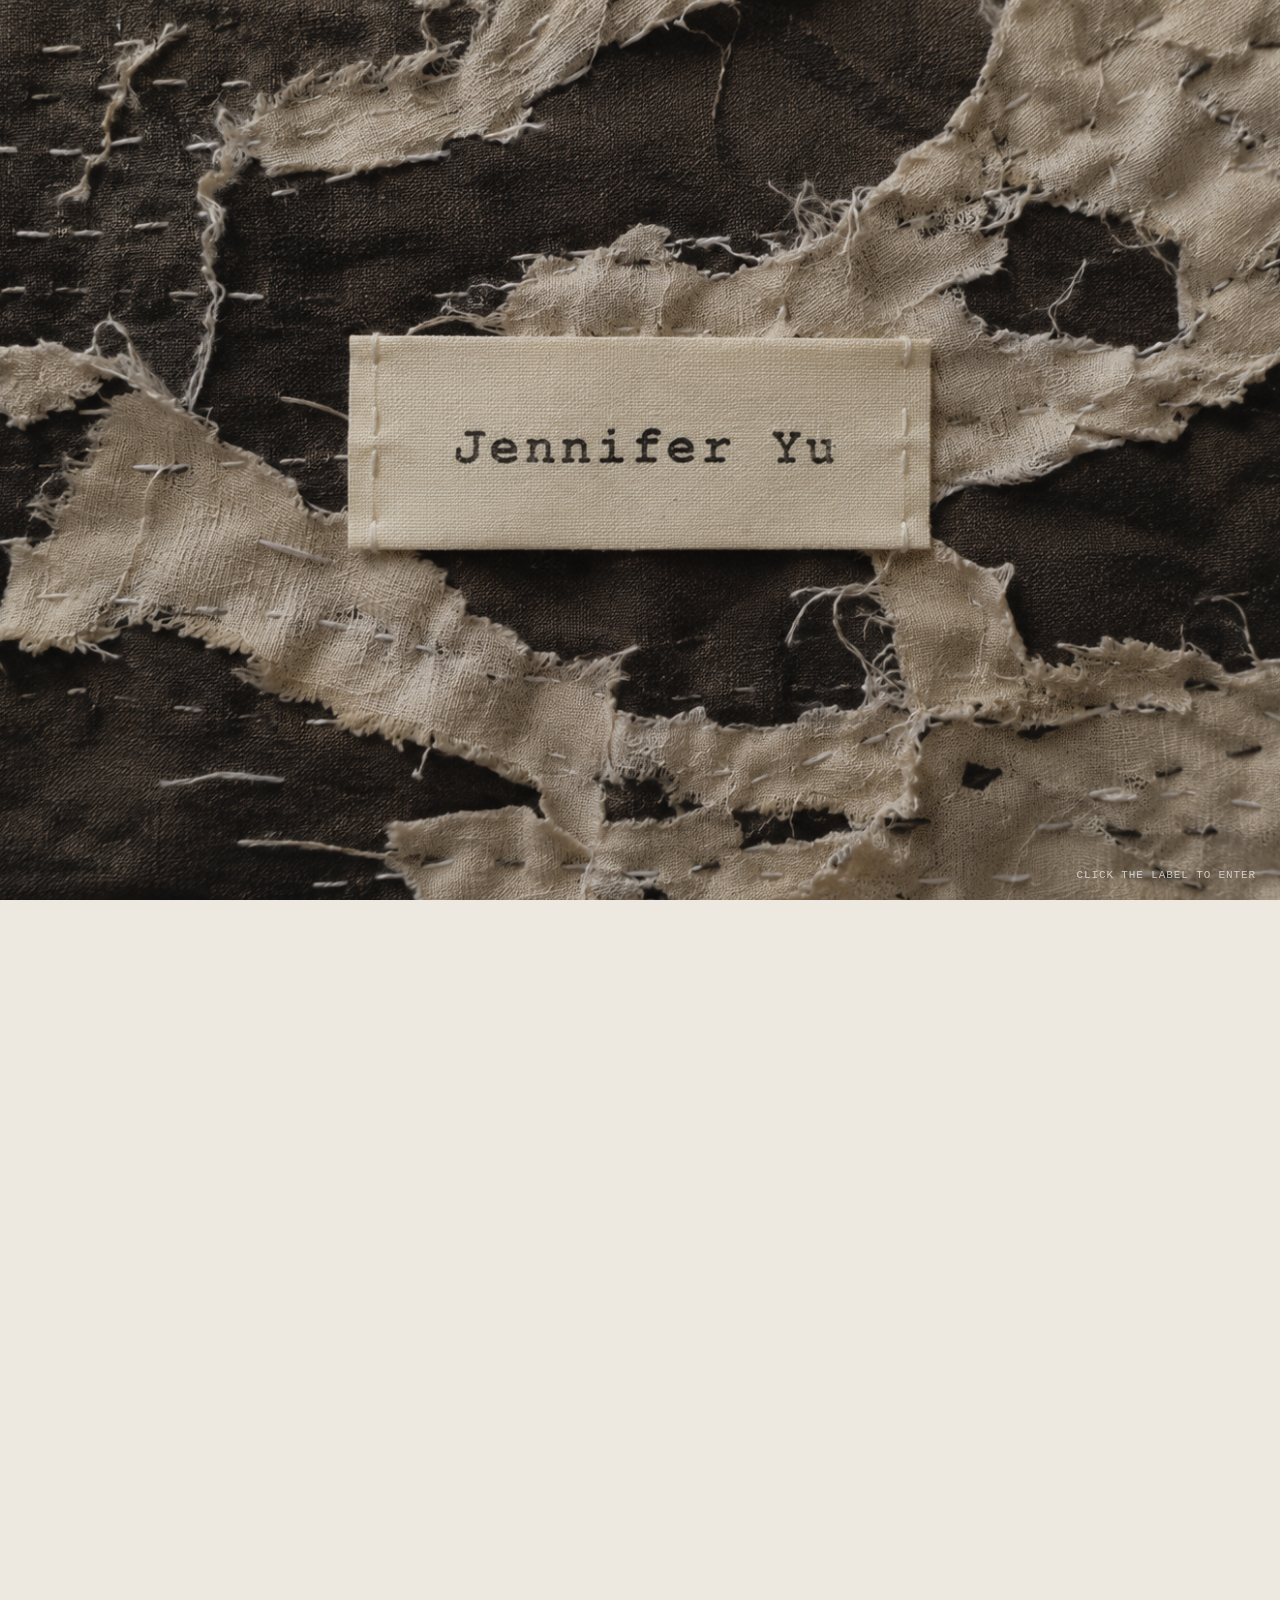
==== index.html @ ca5a20f0 "Add files via upload" ====
<!doctype html>
<html lang="en">
  <head>
    <meta charset="UTF-8" />
    <meta name="viewport" content="width=device-width, initial-scale=1.0" />
    <meta
      name="description"
      content="Jennifer Yu — Fashion Design and Material Practice"
    />
    <title>Jennifer Yu</title>
    <link rel="stylesheet" href="style.css" />
  </head>
  <body class="locked">
    <main>
      <section class="cover" id="cover">
        <div class="cover-image" aria-hidden="true"></div>
        <button
          class="label-button"
          id="enter-button"
          type="button"
          aria-label="Enter Jennifer Yu's portfolio"
        >
          <span>Enter Jennifer Yu's portfolio</span>
        </button>
        <p class="cover-hint">Click the label to enter</p>
      </section>

      <div class="portfolio" id="portfolio">
        <header class="site-header">
          <button class="wordmark" id="home-button" type="button">Jennifer Yu</button>
          <nav aria-label="Primary navigation">
            <a href="#work">Work</a>
            <a href="#about">About</a>
            <a href="mailto:xintongyu0601@gmail.com">Contact</a>
          </nav>
        </header>

        <section class="intro" aria-labelledby="intro-title">
          <p class="eyebrow">Fashion Design · Material Practice</p>
          <h1 id="intro-title">Material, memory,<br />and transformation.</h1>
          <p class="intro-note">
            Jennifer Yu is a fashion designer based in New York, exploring how
            traces of time can become material and form.
          </p>
        </section>

        <section class="projects" id="work" aria-label="Selected projects">
          <div class="section-heading">
            <p>Selected Works</p>
            <p>2025—2026</p>
          </div>

          <article class="project">
            <p class="project-number">01</p>
            <div>
              <h2>DUST</h2>
              <p class="project-subtitle">Material Experiments &amp; Personal Narrative</p>
            </div>
            <p class="project-note">
              Rust, tea, time, and the memory of a factory in Nanjing.
            </p>
            <span class="project-arrow" aria-hidden="true">↗</span>
          </article>

          <article class="project">
            <p class="project-number">02</p>
            <div>
              <h2>STAIN</h2>
              <p class="project-subtitle">Coffee Natural Dyed</p>
            </div>
            <p class="project-note">
              Everyday traces developed into textile and garment.
            </p>
            <span class="project-arrow" aria-hidden="true">↗</span>
          </article>

          <article class="project">
            <p class="project-number">03</p>
            <div>
              <h2>SHIBUKAKI</h2>
              <p class="project-subtitle">Persimmon Tannin Dyeing</p>
            </div>
            <p class="project-note">
              A study of oxidation, repetition, and changing surfaces.
            </p>
            <span class="project-arrow" aria-hidden="true">↗</span>
          </article>
        </section>

        <section class="about" id="about" aria-labelledby="about-title">
          <p class="eyebrow">About</p>
          <h2 id="about-title">
            A material-led fashion practice shaped by personal narrative,
            handwork, and experimentation.
          </h2>
          <p>Currently studying Fashion Design at Parsons School of Design in New York.</p>
        </section>

        <footer>
          <p>Jennifer Yu</p>
          <a href="mailto:xintongyu0601@gmail.com">xintongyu0601@gmail.com</a>
          <p>New York · 2026</p>
        </footer>
      </div>
    </main>
    <script src="script.js"></script>
  </body>
</html>
---- style.css ----
:root {
  --ink: #191713;
  --paper: #ede9e0;
  --line: rgba(25, 23, 19, 0.28);
}

* { box-sizing: border-box; }
html { scroll-behavior: smooth; }
body {
  margin: 0;
  background: var(--paper);
  color: var(--ink);
  font-family: Arial, Helvetica, sans-serif;
}
body.locked { overflow: hidden; }
button, a { color: inherit; }

.cover {
  position: fixed;
  inset: 0;
  z-index: 10;
  overflow: hidden;
  background: #211d18;
  transition: opacity 800ms cubic-bezier(.77,0,.18,1), visibility 800ms;
}
.cover.leaving { opacity: 0; visibility: hidden; pointer-events: none; }
.cover-image {
  position: absolute;
  inset: -1px;
  background: url("images/jennifer-yu-cover.png") center / cover no-repeat;
  transform: scale(1.01);
  transition: transform 1.6s cubic-bezier(.2,.7,0,1);
}
.cover:has(.label-button:hover) .cover-image,
.cover:has(.label-button:focus-visible) .cover-image { transform: scale(1.025); }
.label-button {
  position: absolute;
  left: 50%;
  top: 50%;
  width: clamp(280px, 36vw, 620px);
  height: clamp(120px, 20vw, 270px);
  transform: translate(-50%, -50%);
  cursor: pointer;
  border: 0;
  background: transparent;
}
.label-button span {
  position: absolute;
  width: 1px;
  height: 1px;
  overflow: hidden;
  clip: rect(0 0 0 0);
}
.label-button:focus-visible { outline: 1px solid #fff; outline-offset: 8px; }
.cover-hint {
  position: absolute;
  right: 24px;
  bottom: 19px;
  margin: 0;
  color: rgba(255,255,255,.68);
  font: 11px/1 "Courier New", monospace;
  letter-spacing: .08em;
  text-transform: uppercase;
}

.portfolio {
  min-height: 100vh;
  opacity: 0;
  transform: translateY(18px);
  pointer-events: none;
  transition: opacity 600ms 360ms ease, transform 800ms 300ms ease;
}
.portfolio.visible { opacity: 1; transform: none; pointer-events: auto; }
.site-header {
  position: sticky;
  top: 0;
  z-index: 5;
  display: flex;
  align-items: center;
  justify-content: space-between;
  min-height: 72px;
  padding: 0 3vw;
  border-bottom: 1px solid var(--line);
  background: rgba(237,233,224,.88);
  backdrop-filter: blur(12px);
}
.wordmark {
  padding: 0;
  border: 0;
  background: none;
  cursor: pointer;
  font: 18px/1 "Courier New", monospace;
}
nav { display: flex; gap: clamp(18px, 3vw, 48px); }
nav a, footer a { text-decoration: none; }
nav a {
  font-size: 12px;
  letter-spacing: .08em;
  text-transform: uppercase;
}
nav a:hover, footer a:hover { text-decoration: underline; text-underline-offset: 4px; }

.intro {
  display: grid;
  grid-template-columns: 1fr 4fr;
  min-height: calc(100vh - 72px);
  padding: 7vw 3vw 4vw;
  border-bottom: 1px solid var(--line);
}
.eyebrow {
  margin: 0;
  font: 11px/1.4 "Courier New", monospace;
  letter-spacing: .08em;
  text-transform: uppercase;
}
.intro h1 {
  grid-column: 2;
  align-self: center;
  margin: 0;
  font: 400 clamp(54px, 8.6vw, 150px)/.88 Georgia, "Times New Roman", serif;
  letter-spacing: -.055em;
}
.intro-note {
  grid-column: 2;
  align-self: end;
  max-width: 500px;
  margin: 3rem 0 0 auto;
  font-size: 15px;
  line-height: 1.55;
}
.projects { padding: 0 3vw; }
.section-heading {
  display: flex;
  justify-content: space-between;
  padding: 24px 0 54px;
  font: 11px/1 "Courier New", monospace;
  letter-spacing: .08em;
  text-transform: uppercase;
}
.section-heading p { margin: 0; }
.project {
  display: grid;
  grid-template-columns: 7vw minmax(320px, 1.8fr) 1fr 30px;
  align-items: start;
  gap: 2vw;
  padding: 34px 0 38px;
  border-top: 1px solid var(--line);
  transition: padding 250ms ease;
}
.project:last-child { border-bottom: 1px solid var(--line); }
.project:hover { padding-left: 10px; padding-right: 10px; }
.project-number, .project-subtitle, .project-note {
  margin: 0;
  font-size: 12px;
  line-height: 1.5;
}
.project h2 {
  margin: 0 0 10px;
  font: 400 clamp(38px, 5vw, 76px)/.9 Georgia, "Times New Roman", serif;
  letter-spacing: -.04em;
}
.project-subtitle {
  font-family: "Courier New", monospace;
  text-transform: uppercase;
}
.project-note { max-width: 280px; }
.project-arrow { font-size: 21px; }
.about {
  display: grid;
  grid-template-columns: 1fr 4fr;
  gap: 2vw;
  padding: 10vw 3vw;
}
.about h2 {
  grid-column: 2;
  max-width: 1100px;
  margin: 0;
  font: 400 clamp(38px, 5vw, 78px)/1 Georgia, "Times New Roman", serif;
  letter-spacing: -.04em;
}
.about > p:last-child {
  grid-column: 2;
  max-width: 430px;
  margin: 45px 0 0;
  line-height: 1.6;
}
footer {
  display: grid;
  grid-template-columns: 1fr 1fr auto;
  gap: 20px;
  padding: 24px 3vw;
  border-top: 1px solid var(--line);
  font: 12px/1.4 "Courier New", monospace;
}
footer p { margin: 0; }

@media (max-width: 700px) {
  .cover-image { background-size: auto 100%; }
  .cover-hint { right: 16px; bottom: 16px; }
  .site-header { min-height: 62px; padding: 0 18px; }
  nav { gap: 14px; }
  nav a { font-size: 10px; }
  .intro {
    grid-template-columns: 1fr;
    min-height: calc(100svh - 62px);
    padding: 36px 18px 28px;
  }
  .intro h1 {
    grid-column: 1;
    font-size: clamp(48px, 15vw, 78px);
    line-height: .92;
  }
  .intro-note { grid-column: 1; margin-top: 36px; }
  .projects { padding: 0 18px; }
  .project {
    grid-template-columns: 34px 1fr 22px;
    gap: 10px;
  }
  .project-note { grid-column: 2 / 4; }
  .project-arrow { grid-column: 3; grid-row: 1; }
  .about {
    grid-template-columns: 1fr;
    padding: 100px 18px;
  }
  .about h2, .about > p:last-child { grid-column: 1; }
  footer { grid-template-columns: 1fr; padding: 22px 18px; }
}

@media (prefers-reduced-motion: reduce) {
  *, *::before, *::after { scroll-behavior: auto !important; transition: none !important; }
}
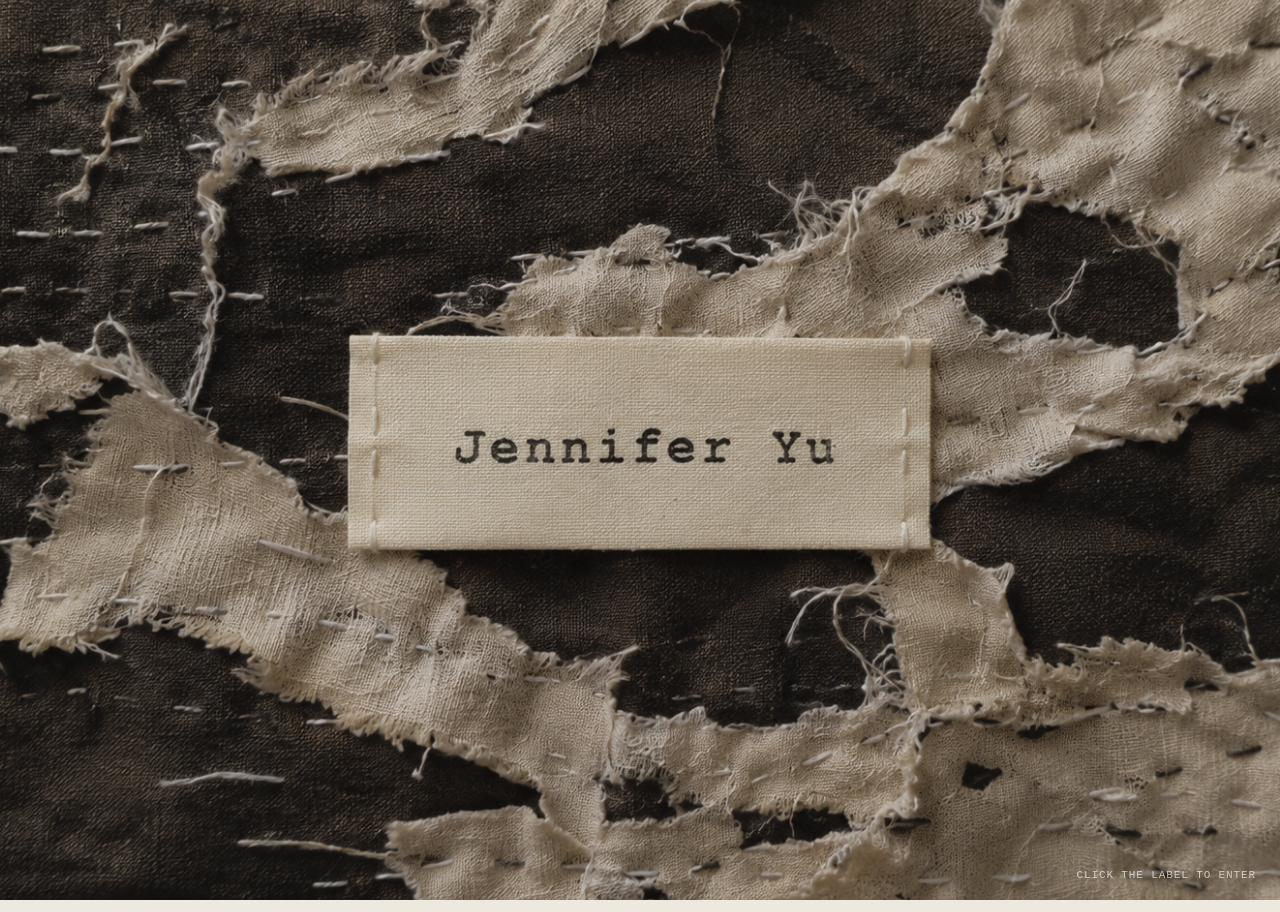
==== commit f65b9cb2: "Add files via upload" ====
--- a/index.html
+++ b/index.html
@@ -3,10 +3,7 @@
   <head>
     <meta charset="UTF-8" />
     <meta name="viewport" content="width=device-width, initial-scale=1.0" />
-    <meta
-      name="description"
-      content="Jennifer Yu — Fashion Design and Material Practice"
-    />
+    <meta name="description" content="Jennifer Yu — Fashion Design and Material Practice" />
     <title>Jennifer Yu</title>
     <link rel="stylesheet" href="style.css" />
   </head>
@@ -14,93 +11,31 @@
     <main>
       <section class="cover" id="cover">
         <div class="cover-image" aria-hidden="true"></div>
-        <button
-          class="label-button"
-          id="enter-button"
-          type="button"
-          aria-label="Enter Jennifer Yu's portfolio"
-        >
-          <span>Enter Jennifer Yu's portfolio</span>
+        <button class="label-button" id="enter-button" type="button" aria-label="Enter Jennifer Yu's portfolio">
+          <span class="visually-hidden">Enter portfolio</span>
         </button>
         <p class="cover-hint">Click the label to enter</p>
       </section>
 
       <div class="portfolio" id="portfolio">
         <header class="site-header">
-          <button class="wordmark" id="home-button" type="button">Jennifer Yu</button>
-          <nav aria-label="Primary navigation">
-            <a href="#work">Work</a>
-            <a href="#about">About</a>
-            <a href="mailto:xintongyu0601@gmail.com">Contact</a>
-          </nav>
+          <button class="wordmark" id="wordmark" type="button" aria-label="Return to the cover">
+            Jennifer Yu
+          </button>
         </header>
 
-        <section class="intro" aria-labelledby="intro-title">
-          <p class="eyebrow">Fashion Design · Material Practice</p>
-          <h1 id="intro-title">Material, memory,<br />and transformation.</h1>
-          <p class="intro-note">
-            Jennifer Yu is a fashion designer based in New York, exploring how
-            traces of time can become material and form.
-          </p>
+        <section class="menu-page" id="menu-page" aria-label="Portfolio navigation">
+          <nav class="main-menu">
+            <button class="menu-link" type="button" data-page="about">About</button>
+            <button class="menu-link" type="button" data-page="work">Work</button>
+            <button class="menu-link" type="button" data-page="contact">Contact</button>
+          </nav>
         </section>
 
-        <section class="projects" id="work" aria-label="Selected projects">
-          <div class="section-heading">
-            <p>Selected Works</p>
-            <p>2025—2026</p>
-          </div>
-
-          <article class="project">
-            <p class="project-number">01</p>
-            <div>
-              <h2>DUST</h2>
-              <p class="project-subtitle">Material Experiments &amp; Personal Narrative</p>
-            </div>
-            <p class="project-note">
-              Rust, tea, time, and the memory of a factory in Nanjing.
-            </p>
-            <span class="project-arrow" aria-hidden="true">↗</span>
-          </article>
-
-          <article class="project">
-            <p class="project-number">02</p>
-            <div>
-              <h2>STAIN</h2>
-              <p class="project-subtitle">Coffee Natural Dyed</p>
-            </div>
-            <p class="project-note">
-              Everyday traces developed into textile and garment.
-            </p>
-            <span class="project-arrow" aria-hidden="true">↗</span>
-          </article>
-
-          <article class="project">
-            <p class="project-number">03</p>
-            <div>
-              <h2>SHIBUKAKI</h2>
-              <p class="project-subtitle">Persimmon Tannin Dyeing</p>
-            </div>
-            <p class="project-note">
-              A study of oxidation, repetition, and changing surfaces.
-            </p>
-            <span class="project-arrow" aria-hidden="true">↗</span>
-          </article>
+        <section class="inner-page" id="inner-page" aria-live="polite" hidden>
+          <p class="inner-title" id="inner-title"></p>
+          <p class="inner-note">This page will be designed next.</p>
         </section>
-
-        <section class="about" id="about" aria-labelledby="about-title">
-          <p class="eyebrow">About</p>
-          <h2 id="about-title">
-            A material-led fashion practice shaped by personal narrative,
-            handwork, and experimentation.
-          </h2>
-          <p>Currently studying Fashion Design at Parsons School of Design in New York.</p>
-        </section>
-
-        <footer>
-          <p>Jennifer Yu</p>
-          <a href="mailto:xintongyu0601@gmail.com">xintongyu0601@gmail.com</a>
-          <p>New York · 2026</p>
-        </footer>
       </div>
     </main>
     <script src="script.js"></script>
--- a/style.css
+++ b/style.css
@@ -1,19 +1,32 @@
 :root {
-  --ink: #191713;
-  --paper: #ede9e0;
-  --line: rgba(25, 23, 19, 0.28);
+  --linen: #ede9df;
+  --ink: #302d29;
+  --hover: #75483f;
 }
 
 * { box-sizing: border-box; }
 html { scroll-behavior: smooth; }
 body {
   margin: 0;
-  background: var(--paper);
+  background: var(--linen);
   color: var(--ink);
-  font-family: Arial, Helvetica, sans-serif;
+  font-family: "Courier New", Courier, monospace;
 }
 body.locked { overflow: hidden; }
-button, a { color: inherit; }
+button { color: inherit; font: inherit; }
+[hidden] { display: none !important; }
+
+.visually-hidden {
+  position: absolute;
+  width: 1px;
+  height: 1px;
+  padding: 0;
+  margin: -1px;
+  overflow: hidden;
+  clip: rect(0, 0, 0, 0);
+  white-space: nowrap;
+  border: 0;
+}
 
 .cover {
   position: fixed;
@@ -21,7 +34,7 @@
   z-index: 10;
   overflow: hidden;
   background: #211d18;
-  transition: opacity 800ms cubic-bezier(.77,0,.18,1), visibility 800ms;
+  transition: opacity 800ms cubic-bezier(.77, 0, .18, 1), visibility 800ms;
 }
 .cover.leaving { opacity: 0; visibility: hidden; pointer-events: none; }
 .cover-image {
@@ -29,7 +42,7 @@
   inset: -1px;
   background: url("images/jennifer-yu-cover.png") center / cover no-repeat;
   transform: scale(1.01);
-  transition: transform 1.6s cubic-bezier(.2,.7,0,1);
+  transition: transform 1.6s cubic-bezier(.2, .7, 0, 1);
 }
 .cover:has(.label-button:hover) .cover-image,
 .cover:has(.label-button:focus-visible) .cover-image { transform: scale(1.025); }
@@ -44,186 +57,137 @@
   border: 0;
   background: transparent;
 }
-.label-button span {
-  position: absolute;
-  width: 1px;
-  height: 1px;
-  overflow: hidden;
-  clip: rect(0 0 0 0);
-}
-.label-button:focus-visible { outline: 1px solid #fff; outline-offset: 8px; }
+.label-button:focus-visible { outline: 1px solid rgba(255, 255, 255, .85); outline-offset: 8px; }
 .cover-hint {
   position: absolute;
   right: 24px;
   bottom: 19px;
   margin: 0;
-  color: rgba(255,255,255,.68);
-  font: 11px/1 "Courier New", monospace;
+  color: rgba(255, 255, 255, .68);
+  font-size: 11px;
   letter-spacing: .08em;
+  line-height: 1;
   text-transform: uppercase;
 }
 
 .portfolio {
-  min-height: 100vh;
+  position: relative;
+  min-height: 100svh;
+  overflow: hidden;
+  background-color: var(--linen);
+  background-image: url("images/linen-texture-fine.png");
+  background-position: center;
+  background-repeat: repeat;
+  background-size: min(950px, 100vw) auto;
   opacity: 0;
-  transform: translateY(18px);
+  transform: translateY(12px);
   pointer-events: none;
   transition: opacity 600ms 360ms ease, transform 800ms 300ms ease;
 }
+.portfolio::after {
+  position: absolute;
+  inset: 0;
+  z-index: 0;
+  content: "";
+  pointer-events: none;
+  opacity: .1;
+  background: var(--linen);
+  mix-blend-mode: multiply;
+}
 .portfolio.visible { opacity: 1; transform: none; pointer-events: auto; }
+
+.site-header,
+.menu-page,
+.inner-page { position: relative; z-index: 1; }
 .site-header {
-  position: sticky;
+  position: fixed;
   top: 0;
-  z-index: 5;
+  left: 0;
+  z-index: 3;
+  padding: clamp(25px, 3.2vw, 48px) clamp(24px, 4.2vw, 64px);
+}
+.wordmark,
+.menu-link {
+  position: relative;
+  border: 0;
+  background: transparent;
+  cursor: pointer;
+  font-family: "Courier New", Courier, monospace;
+  font-weight: 300;
+  letter-spacing: -.035em;
+  line-height: 1;
+}
+.wordmark {
+  padding: 0 0 5px;
+  font-size: clamp(14px, 1.15vw, 18px);
+}
+.wordmark::after,
+.menu-link::after {
+  position: absolute;
+  right: 0;
+  bottom: 0;
+  left: 0;
+  height: 1px;
+  content: "";
+  background: currentColor;
+  opacity: 0;
+  transform: scaleX(0);
+  transform-origin: left center;
+  transition: opacity 220ms ease, transform 420ms cubic-bezier(.22, 1, .36, 1);
+}
+.wordmark:hover::after,
+.wordmark:focus-visible::after { opacity: .42; transform: scaleX(1); }
+.wordmark:focus-visible,
+.menu-link:focus-visible { outline: 1px dotted var(--hover); outline-offset: 8px; }
+
+.menu-page {
   display: flex;
   align-items: center;
-  justify-content: space-between;
-  min-height: 72px;
-  padding: 0 3vw;
-  border-bottom: 1px solid var(--line);
-  background: rgba(237,233,224,.88);
-  backdrop-filter: blur(12px);
+  min-height: 100svh;
+  padding: 11vh 8vw 7vh clamp(52px, 21vw, 360px);
 }
-.wordmark {
-  padding: 0;
-  border: 0;
-  background: none;
-  cursor: pointer;
-  font: 18px/1 "Courier New", monospace;
+.main-menu {
+  display: flex;
+  flex-direction: column;
+  align-items: flex-start;
+  gap: clamp(26px, 3.8vh, 38px);
 }
-nav { display: flex; gap: clamp(18px, 3vw, 48px); }
-nav a, footer a { text-decoration: none; }
-nav a {
-  font-size: 12px;
-  letter-spacing: .08em;
+.menu-link {
+  padding: 0 0 7px;
+  font-size: clamp(15px, 1.35vw, 20px);
+  transition: color 260ms ease, transform 260ms ease;
+}
+.menu-link::after { bottom: 2px; }
+.menu-link:hover,
+.menu-link:focus-visible { color: var(--hover); transform: translateX(4px); }
+.menu-link:hover::after,
+.menu-link:focus-visible::after { opacity: .75; transform: scaleX(1); }
+
+.inner-page {
+  display: flex;
+  flex-direction: column;
+  justify-content: center;
+  min-height: 100svh;
+  padding: 16vh 8vw 10vh clamp(52px, 21vw, 360px);
+}
+.inner-page p { margin: 0; }
+.inner-title { font-size: clamp(34px, 5vw, 72px); letter-spacing: -.07em; }
+.inner-note {
+  margin-top: 18px !important;
+  color: rgba(48, 45, 41, .58);
+  font-size: 11px;
+  letter-spacing: .06em;
   text-transform: uppercase;
 }
-nav a:hover, footer a:hover { text-decoration: underline; text-underline-offset: 4px; }
-
-.intro {
-  display: grid;
-  grid-template-columns: 1fr 4fr;
-  min-height: calc(100vh - 72px);
-  padding: 7vw 3vw 4vw;
-  border-bottom: 1px solid var(--line);
-}
-.eyebrow {
-  margin: 0;
-  font: 11px/1.4 "Courier New", monospace;
-  letter-spacing: .08em;
-  text-transform: uppercase;
-}
-.intro h1 {
-  grid-column: 2;
-  align-self: center;
-  margin: 0;
-  font: 400 clamp(54px, 8.6vw, 150px)/.88 Georgia, "Times New Roman", serif;
-  letter-spacing: -.055em;
-}
-.intro-note {
-  grid-column: 2;
-  align-self: end;
-  max-width: 500px;
-  margin: 3rem 0 0 auto;
-  font-size: 15px;
-  line-height: 1.55;
-}
-.projects { padding: 0 3vw; }
-.section-heading {
-  display: flex;
-  justify-content: space-between;
-  padding: 24px 0 54px;
-  font: 11px/1 "Courier New", monospace;
-  letter-spacing: .08em;
-  text-transform: uppercase;
-}
-.section-heading p { margin: 0; }
-.project {
-  display: grid;
-  grid-template-columns: 7vw minmax(320px, 1.8fr) 1fr 30px;
-  align-items: start;
-  gap: 2vw;
-  padding: 34px 0 38px;
-  border-top: 1px solid var(--line);
-  transition: padding 250ms ease;
-}
-.project:last-child { border-bottom: 1px solid var(--line); }
-.project:hover { padding-left: 10px; padding-right: 10px; }
-.project-number, .project-subtitle, .project-note {
-  margin: 0;
-  font-size: 12px;
-  line-height: 1.5;
-}
-.project h2 {
-  margin: 0 0 10px;
-  font: 400 clamp(38px, 5vw, 76px)/.9 Georgia, "Times New Roman", serif;
-  letter-spacing: -.04em;
-}
-.project-subtitle {
-  font-family: "Courier New", monospace;
-  text-transform: uppercase;
-}
-.project-note { max-width: 280px; }
-.project-arrow { font-size: 21px; }
-.about {
-  display: grid;
-  grid-template-columns: 1fr 4fr;
-  gap: 2vw;
-  padding: 10vw 3vw;
-}
-.about h2 {
-  grid-column: 2;
-  max-width: 1100px;
-  margin: 0;
-  font: 400 clamp(38px, 5vw, 78px)/1 Georgia, "Times New Roman", serif;
-  letter-spacing: -.04em;
-}
-.about > p:last-child {
-  grid-column: 2;
-  max-width: 430px;
-  margin: 45px 0 0;
-  line-height: 1.6;
-}
-footer {
-  display: grid;
-  grid-template-columns: 1fr 1fr auto;
-  gap: 20px;
-  padding: 24px 3vw;
-  border-top: 1px solid var(--line);
-  font: 12px/1.4 "Courier New", monospace;
-}
-footer p { margin: 0; }
 
 @media (max-width: 700px) {
   .cover-image { background-size: auto 100%; }
   .cover-hint { right: 16px; bottom: 16px; }
-  .site-header { min-height: 62px; padding: 0 18px; }
-  nav { gap: 14px; }
-  nav a { font-size: 10px; }
-  .intro {
-    grid-template-columns: 1fr;
-    min-height: calc(100svh - 62px);
-    padding: 36px 18px 28px;
-  }
-  .intro h1 {
-    grid-column: 1;
-    font-size: clamp(48px, 15vw, 78px);
-    line-height: .92;
-  }
-  .intro-note { grid-column: 1; margin-top: 36px; }
-  .projects { padding: 0 18px; }
-  .project {
-    grid-template-columns: 34px 1fr 22px;
-    gap: 10px;
-  }
-  .project-note { grid-column: 2 / 4; }
-  .project-arrow { grid-column: 3; grid-row: 1; }
-  .about {
-    grid-template-columns: 1fr;
-    padding: 100px 18px;
-  }
-  .about h2, .about > p:last-child { grid-column: 1; }
-  footer { grid-template-columns: 1fr; padding: 22px 18px; }
+  .site-header { padding: 24px 20px; }
+  .menu-page,
+  .inner-page { padding-left: 22vw; }
+  .main-menu { gap: 30px; }
+  .menu-link { font-size: 15px; }
 }
 
 @media (prefers-reduced-motion: reduce) {
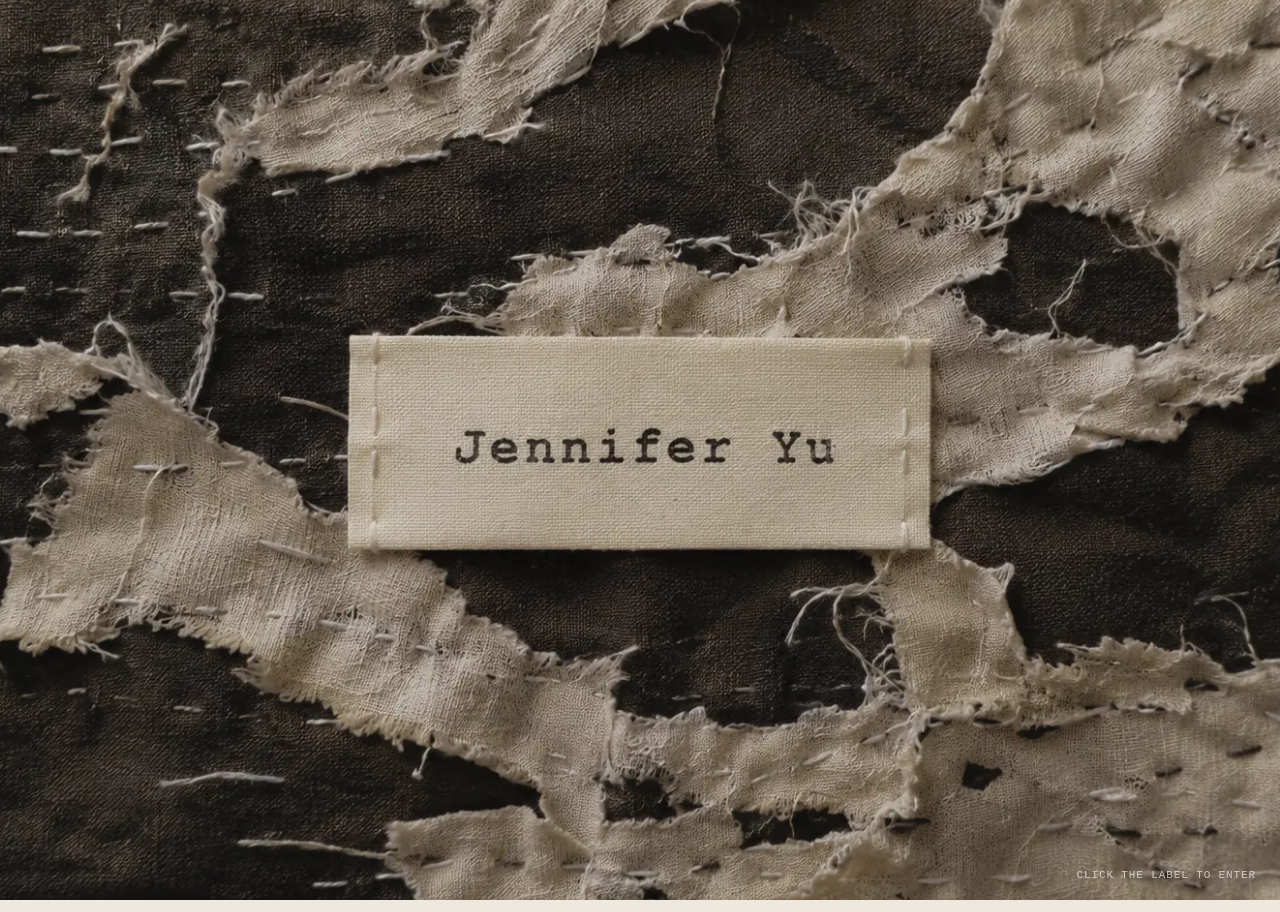
==== commit cc21f17d: "Add files via upload" ====
--- a/index.html
+++ b/index.html
@@ -5,7 +5,8 @@
     <meta name="viewport" content="width=device-width, initial-scale=1.0" />
     <meta name="description" content="Jennifer Yu — Fashion Design and Material Practice" />
     <title>Jennifer Yu</title>
-    <link rel="stylesheet" href="style.css" />
+    <link rel="preload" href="images/jennifer-yu-cover.webp" as="image" type="image/webp" />
+    <link rel="stylesheet" href="style.css?v=20260729-3" />
   </head>
   <body class="locked">
     <main>
@@ -38,6 +39,6 @@
         </section>
       </div>
     </main>
-    <script src="script.js"></script>
+    <script src="script.js?v=20260729-3"></script>
   </body>
 </html>
--- a/style.css
+++ b/style.css
@@ -40,7 +40,7 @@
 .cover-image {
   position: absolute;
   inset: -1px;
-  background: url("images/jennifer-yu-cover.png") center / cover no-repeat;
+  background: url("images/jennifer-yu-cover.webp") center / cover no-repeat;
   transform: scale(1.01);
   transition: transform 1.6s cubic-bezier(.2, .7, 0, 1);
 }
@@ -75,7 +75,7 @@
   min-height: 100svh;
   overflow: hidden;
   background-color: var(--linen);
-  background-image: url("images/linen-texture-fine.png");
+  background-image: url("images/linen-texture-fine.webp");
   background-position: center;
   background-repeat: repeat;
   background-size: min(950px, 100vw) auto;
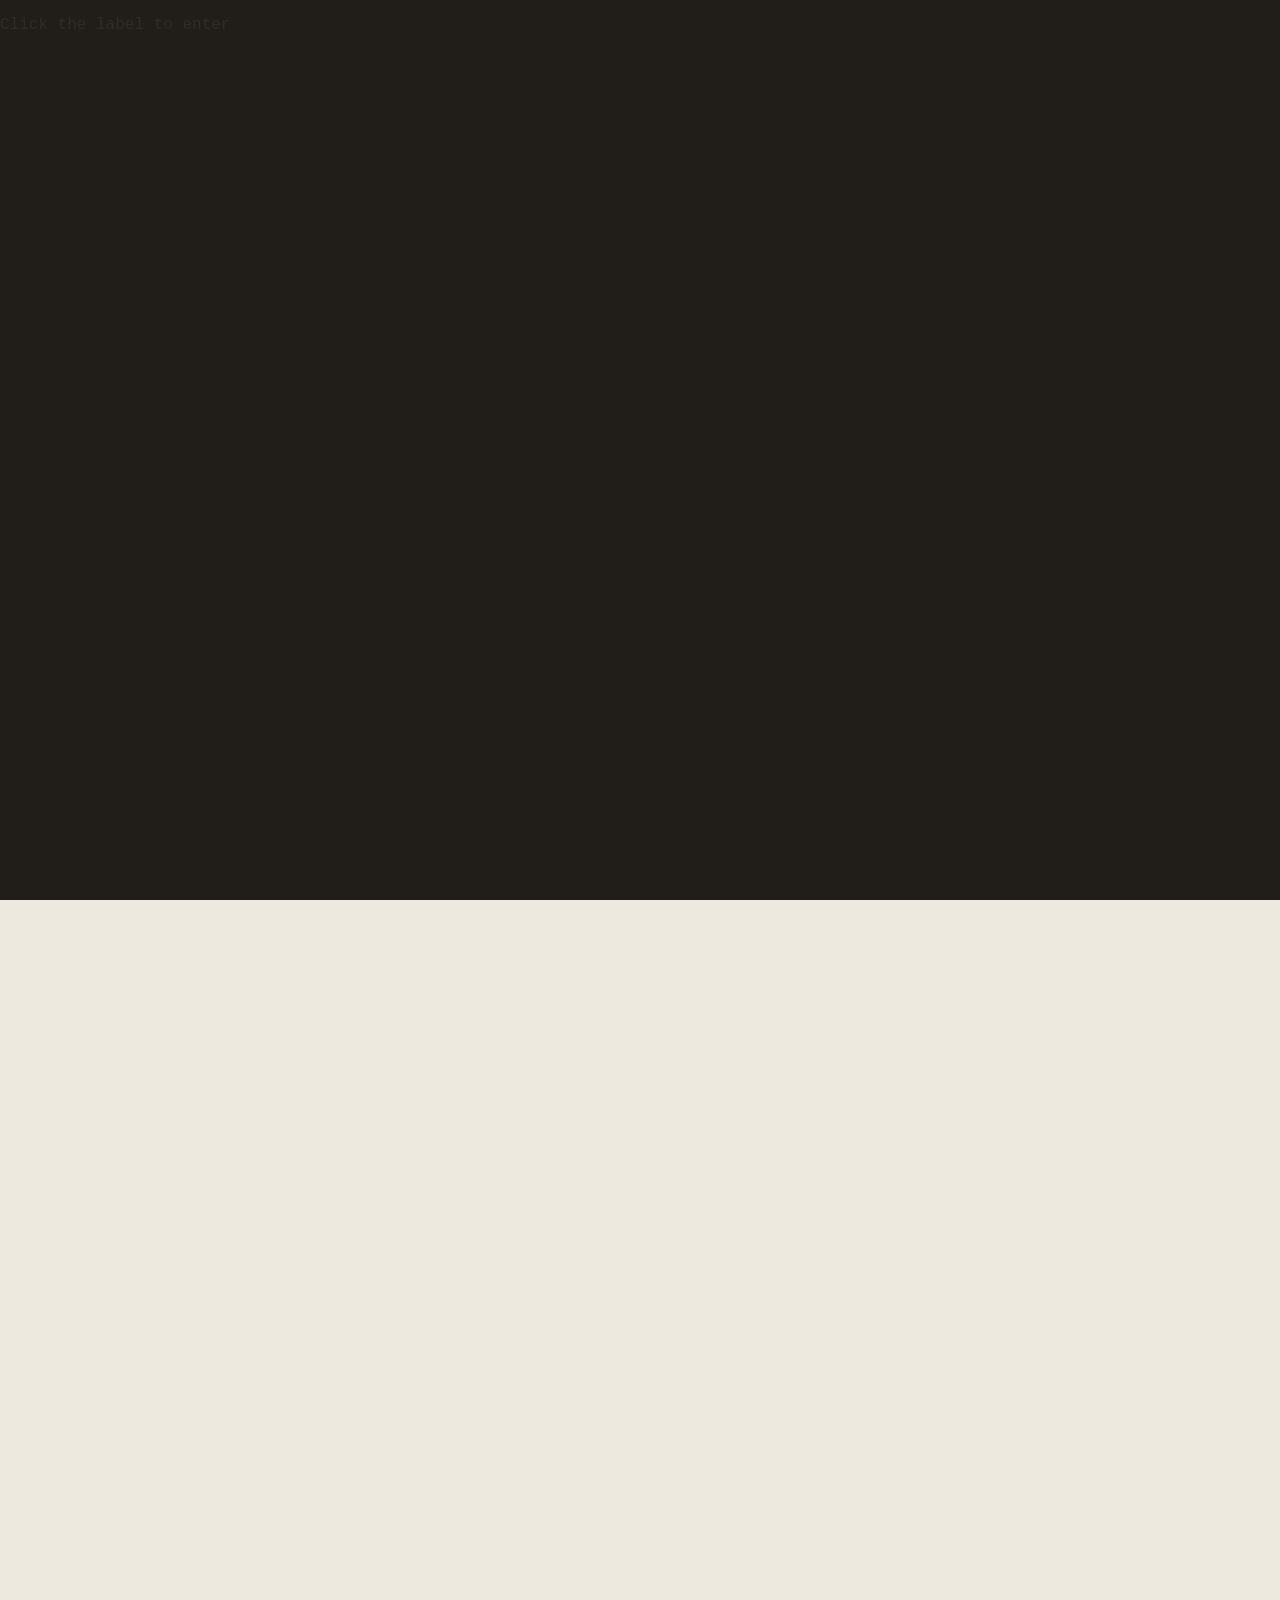
==== commit fa90baf7: "Add files via upload" ====
--- a/index.html
+++ b/index.html
@@ -6,7 +6,7 @@
     <meta name="description" content="Jennifer Yu — Fashion Design and Material Practice" />
     <title>Jennifer Yu</title>
     <link rel="preload" href="images/jennifer-yu-cover.webp" as="image" type="image/webp" />
-    <link rel="stylesheet" href="style.css?v=20260729-3" />
+    <link rel="stylesheet" href="style.css?v=20260730-1" />
   </head>
   <body class="locked">
     <main>
@@ -25,20 +25,54 @@
           </button>
         </header>
 
-        <section class="menu-page" id="menu-page" aria-label="Portfolio navigation">
-          <nav class="main-menu">
-            <button class="menu-link" type="button" data-page="about">About</button>
-            <button class="menu-link" type="button" data-page="work">Work</button>
-            <button class="menu-link" type="button" data-page="contact">Contact</button>
+        <section class="about-page" id="about-page" aria-label="About Jennifer Yu">
+          <nav class="main-menu" aria-label="Portfolio navigation">
+            <button class="stitched-link" type="button" data-page="work">Work</button>
+            <button class="stitched-link" type="button" data-page="contact">Contact</button>
           </nav>
+
+          <div class="about-layout">
+            <div class="about-copy">
+              <p>
+                <strong>Jennifer</strong> is a <strong>fashion designer</strong> whose practice explores
+                <strong>materiality</strong> through natural dyeing, textile manipulation, knitwear, and print.
+              </p>
+              <p>
+                She will graduate from
+                <a class="institution-link" href="https://www.newschool.edu/parsons/bfa-fashion-design/" target="_blank" rel="noreferrer">
+                  <strong>Parsons School of Design</strong>
+                </a>
+                in 2027 with a BFA in Fashion Design. Her work focuses on
+                <strong>experimental processes</strong> and the relationship between
+                <strong>material, memory, and the body</strong>.
+              </p>
+            </div>
+
+            <figure class="portrait">
+              <img src="images/jennifer-yu-portrait.jpeg" alt="Portrait of Jennifer Yu" />
+            </figure>
+          </div>
+
+          <div class="social-links" aria-label="Social links">
+            <a class="social-link" href="https://www.instagram.com/_jenniferyu_?igsh=MWNzZ3d0NGlrMDB5eA==" target="_blank" rel="noreferrer" aria-label="Jennifer Yu on Instagram">
+              <svg aria-hidden="true" viewBox="0 0 448 512" role="img">
+                <path d="M224.1 141c-63.6 0-114.9 51.3-114.9 114.9s51.3 114.9 114.9 114.9S339 319.5 339 255.9 287.7 141 224.1 141Zm0 189.6c-41.1 0-74.7-33.5-74.7-74.7s33.5-74.7 74.7-74.7 74.7 33.5 74.7 74.7-33.6 74.7-74.7 74.7Zm146.4-194.3c0 14.9-12 26.8-26.8 26.8-14.9 0-26.8-12-26.8-26.8s12-26.8 26.8-26.8 26.8 12 26.8 26.8Zm76.1 27.2c-1.7-35.9-9.9-67.7-36.2-93.9-26.2-26.2-58-34.4-93.9-36.2-37-2.1-147.9-2.1-184.9 0-35.8 1.7-67.6 9.9-93.9 36.1s-34.4 58-36.2 93.9c-2.1 37-2.1 147.9 0 184.9 1.7 35.9 9.9 67.7 36.2 93.9s58 34.4 93.9 36.2c37 2.1 147.9 2.1 184.9 0 35.9-1.7 67.7-9.9 93.9-36.2 26.2-26.2 34.4-58 36.2-93.9 2.1-37 2.1-147.8 0-184.8ZM398.8 388c-7.8 19.6-22.9 34.7-42.6 42.6-29.5 11.7-99.5 9-132.1 9s-102.7 2.6-132.1-9c-19.6-7.8-34.7-22.9-42.6-42.6-11.7-29.5-9-99.5-9-132.1s-2.6-102.7 9-132.1c7.8-19.6 22.9-34.7 42.6-42.6 29.5-11.7 99.5-9 132.1-9s102.7-2.6 132.1 9c19.6 7.8 34.7 22.9 42.6 42.6 11.7 29.5 9 99.5 9 132.1s2.7 102.7-9 132.1Z" />
+              </svg>
+            </a>
+            <a class="social-link" href="https://www.linkedin.com/in/xintong-yu-71784a2b6?utm_source=share_via&amp;utm_content=profile&amp;utm_medium=member_ios" target="_blank" rel="noreferrer" aria-label="Jennifer Yu on LinkedIn">
+              <svg aria-hidden="true" viewBox="0 0 448 512" role="img">
+                <path d="M100.3 448H7.4V148.9h92.9ZM53.8 108.1C24.1 108.1 0 83.5 0 53.8A53.8 53.8 0 0 1 107.6 53.8c0 29.7-24.1 54.3-53.8 54.3ZM447.9 448h-92.7V302.4c0-34.7-.7-79.2-48.3-79.2-48.3 0-55.7 37.7-55.7 76.7V448h-92.8V148.9h89.1v40.8h1.3c12.4-23.5 42.7-48.3 87.9-48.3 94 0 111.3 61.9 111.3 142.3V448Z" />
+              </svg>
+            </a>
+          </div>
         </section>
 
-        <section class="inner-page" id="inner-page" aria-live="polite" hidden>
-          <p class="inner-title" id="inner-title"></p>
-          <p class="inner-note">This page will be designed next.</p>
+        <section class="placeholder-page" id="placeholder-page" aria-live="polite" hidden>
+          <p class="placeholder-title" id="placeholder-title"></p>
+          <p class="placeholder-note">This page will be designed next.</p>
         </section>
       </div>
     </main>
-    <script src="script.js?v=20260729-3"></script>
+    <script src="script.js?v=20260730-1"></script>
   </body>
 </html>
--- a/style.css
+++ b/style.css
@@ -4,17 +4,48 @@
   --hover: #75483f;
 }
 
-* { box-sizing: border-box; }
-html { scroll-behavior: smooth; }
+* {
+  box-sizing: border-box;
+}
+
+html {
+  scroll-behavior: smooth;
+}
+
 body {
   margin: 0;
   background: var(--linen);
   color: var(--ink);
   font-family: "Courier New", Courier, monospace;
 }
-body.locked { overflow: hidden; }
-button { color: inherit; font: inherit; }
-[hidden] { display: none !important; }
+
+button,
+a {
+  color: inherit;
+}
+
+.institution-link {
+  text-decoration-line: underline;
+  text-decoration-thickness: 1px;
+  text-underline-offset: 3px;
+  text-decoration-color: color-mix(in srgb, currentColor 42%, transparent);
+  transition: color 220ms ease, text-decoration-color 220ms ease;
+}
+
+.institution-link:hover,
+.institution-link:focus-visible {
+  color: var(--hover);
+  text-decoration-color: currentColor;
+}
+
+.institution-link:focus-visible {
+  outline: 1px dotted var(--hover);
+  outline-offset: 4px;
+}
+
+button {
+  font: inherit;
+}
 
 .visually-hidden {
   position: absolute;
@@ -34,18 +65,32 @@
   z-index: 10;
   overflow: hidden;
   background: #211d18;
-  transition: opacity 800ms cubic-bezier(.77, 0, .18, 1), visibility 800ms;
-}
-.cover.leaving { opacity: 0; visibility: hidden; pointer-events: none; }
-.cover-image {
+  transition: opacity 800ms cubic-bezier(0.77, 0, 0.18, 1),
+    visibility 800ms;
+}
+
+.cover--leaving {
+  opacity: 0;
+  visibility: hidden;
+  pointer-events: none;
+}
+
+.cover__image {
   position: absolute;
   inset: -1px;
-  background: url("images/jennifer-yu-cover.webp") center / cover no-repeat;
+  background-image: url("images/jennifer-yu-cover.webp");
+  background-position: center;
+  background-repeat: no-repeat;
+  background-size: cover;
   transform: scale(1.01);
-  transition: transform 1.6s cubic-bezier(.2, .7, 0, 1);
-}
-.cover:has(.label-button:hover) .cover-image,
-.cover:has(.label-button:focus-visible) .cover-image { transform: scale(1.025); }
+  transition: transform 1.6s cubic-bezier(0.2, 0.7, 0, 1);
+}
+
+.cover:has(.label-button:hover) .cover__image,
+.cover:has(.label-button:focus-visible) .cover__image {
+  transform: scale(1.025);
+}
+
 .label-button {
   position: absolute;
   left: 50%;
@@ -57,17 +102,30 @@
   border: 0;
   background: transparent;
 }
-.label-button:focus-visible { outline: 1px solid rgba(255, 255, 255, .85); outline-offset: 8px; }
-.cover-hint {
+
+.label-button:focus-visible {
+  outline: 1px solid rgba(255, 255, 255, 0.85);
+  outline-offset: 8px;
+}
+
+.cover__hint {
   position: absolute;
   right: 24px;
   bottom: 19px;
   margin: 0;
-  color: rgba(255, 255, 255, .68);
+  color: rgba(255, 255, 255, 0.68);
   font-size: 11px;
-  letter-spacing: .08em;
+  letter-spacing: 0.08em;
   line-height: 1;
   text-transform: uppercase;
+  opacity: 0;
+  animation: hint-in 600ms 1.2s forwards;
+}
+
+@keyframes hint-in {
+  to {
+    opacity: 1;
+  }
 }
 
 .portfolio {
@@ -84,21 +142,31 @@
   pointer-events: none;
   transition: opacity 600ms 360ms ease, transform 800ms 300ms ease;
 }
+
 .portfolio::after {
   position: absolute;
   inset: 0;
   z-index: 0;
   content: "";
   pointer-events: none;
-  opacity: .1;
+  opacity: 0.1;
   background: var(--linen);
   mix-blend-mode: multiply;
 }
-.portfolio.visible { opacity: 1; transform: none; pointer-events: auto; }
+
+.portfolio--visible {
+  opacity: 1;
+  transform: none;
+  pointer-events: auto;
+}
 
 .site-header,
-.menu-page,
-.inner-page { position: relative; z-index: 1; }
+.about-page,
+.placeholder-page {
+  position: relative;
+  z-index: 1;
+}
+
 .site-header {
   position: fixed;
   top: 0;
@@ -106,90 +174,307 @@
   z-index: 3;
   padding: clamp(25px, 3.2vw, 48px) clamp(24px, 4.2vw, 64px);
 }
-.wordmark,
-.menu-link {
+
+.wordmark {
   position: relative;
+  padding: 0 0 5px;
   border: 0;
   background: transparent;
   cursor: pointer;
   font-family: "Courier New", Courier, monospace;
+  font-size: clamp(14px, 1.15vw, 18px);
   font-weight: 300;
-  letter-spacing: -.035em;
+  letter-spacing: -0.035em;
   line-height: 1;
 }
-.wordmark {
-  padding: 0 0 5px;
-  font-size: clamp(14px, 1.15vw, 18px);
-}
-.wordmark::after,
-.menu-link::after {
+
+.wordmark::after {
   position: absolute;
   right: 0;
   bottom: 0;
   left: 0;
   height: 1px;
   content: "";
-  background: currentColor;
+  background: var(--ink);
   opacity: 0;
-  transform: scaleX(0);
-  transform-origin: left center;
-  transition: opacity 220ms ease, transform 420ms cubic-bezier(.22, 1, .36, 1);
-}
+  transform: scaleX(0.75);
+  transition: opacity 220ms ease, transform 280ms ease;
+}
+
 .wordmark:hover::after,
-.wordmark:focus-visible::after { opacity: .42; transform: scaleX(1); }
+.wordmark:focus-visible::after {
+  opacity: 0.42;
+  transform: scaleX(1);
+}
+
 .wordmark:focus-visible,
-.menu-link:focus-visible { outline: 1px dotted var(--hover); outline-offset: 8px; }
-
-.menu-page {
+.stitched-link:focus-visible {
+  outline: 1px dotted var(--hover);
+  outline-offset: 8px;
+}
+
+.about-page {
+  display: grid;
+  grid-template-rows: auto 1fr auto;
+  min-height: 100svh;
+  padding: clamp(94px, 14vh, 140px) clamp(24px, 4.2vw, 64px)
+    clamp(28px, 4vh, 44px);
+}
+
+.main-menu {
   display: flex;
   align-items: center;
-  min-height: 100svh;
-  padding: 11vh 8vw 7vh clamp(52px, 21vw, 360px);
-}
-.main-menu {
+  justify-content: flex-start;
+  gap: clamp(28px, 3.5vw, 54px);
+  width: 100%;
+  margin: 0;
+  text-align: left;
+}
+
+.stitched-link {
+  position: relative;
+  padding: 0 0 7px;
+  border: 0;
+  background: transparent;
+  cursor: pointer;
+  font-family: "Courier New", Courier, monospace;
+  font-size: clamp(15px, 1.35vw, 20px);
+  font-weight: 300;
+  letter-spacing: -0.035em;
+  line-height: 1;
+  transition: color 260ms ease, transform 260ms ease;
+}
+
+.stitched-link::after {
+  position: absolute;
+  right: 0;
+  bottom: 2px;
+  left: 0;
+  height: 1px;
+  content: "";
+  background: currentColor;
+  opacity: 0.48;
+  transform: scaleX(1);
+  transform-origin: left center;
+  transition: opacity 220ms ease, transform 420ms cubic-bezier(0.22, 1, 0.36, 1);
+}
+
+.stitched-link:hover,
+.stitched-link:focus-visible {
+  color: var(--hover);
+  transform: translateX(4px);
+}
+
+.stitched-link:hover::after,
+.stitched-link:focus-visible::after {
+  opacity: 0.9;
+  transform: scaleX(1);
+}
+
+.about-layout {
+  display: grid;
+  grid-template-columns: minmax(360px, 0.88fr) minmax(360px, 1.12fr);
+  align-items: center;
+  gap: clamp(48px, 6vw, 92px);
+  width: min(1180px, 88vw);
+  margin: -1vh auto 0;
+}
+
+.about-copy {
+  min-width: 0;
+  max-width: 610px;
+  font-family: "Courier New", Courier, monospace;
+  font-size: clamp(13px, 1.15vw, 17px);
+  font-weight: 300;
+  letter-spacing: -0.025em;
+  line-height: 1.76;
+}
+
+.about-copy strong {
+  font-weight: 620;
+}
+
+.about-copy p {
+  margin: 0;
+}
+
+.about-copy p + p {
+  margin-top: 1.45em;
+}
+
+.portrait {
+  width: min(100%, 460px);
+  margin: 0;
+  justify-self: end;
+  overflow: hidden;
+  background: #d8d2c8;
+  aspect-ratio: 4 / 5;
+  transform: translateY(-24px);
+}
+
+.portrait img {
+  display: block;
+  width: 100%;
+  height: 100%;
+  object-fit: cover;
+  object-position: 61% 45%;
+}
+
+.social-links {
   display: flex;
-  flex-direction: column;
-  align-items: flex-start;
-  gap: clamp(26px, 3.8vh, 38px);
-}
-.menu-link {
-  padding: 0 0 7px;
-  font-size: clamp(15px, 1.35vw, 20px);
-  transition: color 260ms ease, transform 260ms ease;
-}
-.menu-link::after { bottom: 2px; }
-.menu-link:hover,
-.menu-link:focus-visible { color: var(--hover); transform: translateX(4px); }
-.menu-link:hover::after,
-.menu-link:focus-visible::after { opacity: .75; transform: scaleX(1); }
-
-.inner-page {
+  align-items: center;
+  justify-content: center;
+  gap: 24px;
+  min-height: 34px;
+}
+
+.social-link {
+  display: block;
+  width: 27px;
+  height: 27px;
+  color: var(--ink);
+  text-decoration: none;
+  opacity: 0.82;
+  transition: opacity 220ms ease, transform 220ms ease;
+}
+
+.social-link svg {
+  display: block;
+  width: 100%;
+  height: 100%;
+  fill: currentColor;
+}
+
+.social-link:hover,
+.social-link:focus-visible {
+  opacity: 1;
+  transform: translateY(-2px);
+}
+
+.social-link:focus-visible {
+  outline: 1px dotted var(--hover);
+  outline-offset: 6px;
+}
+
+.placeholder-page {
   display: flex;
   flex-direction: column;
   justify-content: center;
   min-height: 100svh;
   padding: 16vh 8vw 10vh clamp(52px, 21vw, 360px);
 }
-.inner-page p { margin: 0; }
-.inner-title { font-size: clamp(34px, 5vw, 72px); letter-spacing: -.07em; }
-.inner-note {
-  margin-top: 18px !important;
-  color: rgba(48, 45, 41, .58);
+
+.placeholder-page p {
+  margin: 0;
+  font-size: clamp(34px, 5vw, 72px);
+  letter-spacing: -0.07em;
+}
+
+.placeholder-page .placeholder-page__note {
+  margin-top: 18px;
+  color: rgba(48, 45, 41, 0.58);
   font-size: 11px;
-  letter-spacing: .06em;
+  letter-spacing: 0.06em;
   text-transform: uppercase;
 }
 
 @media (max-width: 700px) {
-  .cover-image { background-size: auto 100%; }
-  .cover-hint { right: 16px; bottom: 16px; }
-  .site-header { padding: 24px 20px; }
-  .menu-page,
-  .inner-page { padding-left: 22vw; }
-  .main-menu { gap: 30px; }
-  .menu-link { font-size: 15px; }
+  .cover__image {
+    background-size: auto 100%;
+  }
+
+  .label-button {
+    width: 58vw;
+    height: 26vw;
+    min-height: 90px;
+  }
+
+  .cover__hint {
+    right: 16px;
+    bottom: 16px;
+    font-size: 9px;
+  }
+
+  .site-header {
+    padding: 25px 22px;
+  }
+
+  .wordmark {
+    font-size: 13px;
+  }
+
+  .about-page,
+  .placeholder-page {
+    padding-right: 22px;
+    padding-left: 22px;
+  }
+
+  .main-menu {
+    gap: 26px;
+    margin: 6px 0 0;
+    padding-left: 0;
+  }
+
+  .stitched-link {
+    padding-bottom: 7px;
+    font-size: 15px;
+  }
+
+  .about-page {
+    grid-template-rows: auto 1fr auto;
+    padding-top: 84px;
+    padding-bottom: 22px;
+  }
+
+  .about-layout {
+    grid-template-columns: minmax(0, 0.82fr) minmax(0, 1.18fr);
+    align-items: center;
+    gap: 20px;
+    width: 100%;
+    margin: 10px 0 8px;
+  }
+
+  .portrait {
+    grid-column: 2;
+    grid-row: 1;
+    width: 100%;
+    justify-self: end;
+    aspect-ratio: 3 / 4;
+    transform: translateY(-28px);
+  }
+
+  .about-copy {
+    grid-column: 1;
+    grid-row: 1;
+    width: 100%;
+    max-width: 100%;
+    overflow-wrap: anywhere;
+    font-size: clamp(9px, 2.3vw, 10.75px);
+    line-height: 1.7;
+    text-align: left;
+  }
+
+  .about-copy p + p {
+    margin-top: 1.1em;
+  }
+
+  .social-links {
+    gap: 20px;
+  }
+
+  .social-link {
+    width: 24px;
+    height: 24px;
+  }
 }
 
 @media (prefers-reduced-motion: reduce) {
-  *, *::before, *::after { scroll-behavior: auto !important; transition: none !important; }
-}
+  *,
+  *::before,
+  *::after {
+    scroll-behavior: auto !important;
+    animation-duration: 0.01ms !important;
+    animation-iteration-count: 1 !important;
+    transition-duration: 0.01ms !important;
+  }
+}
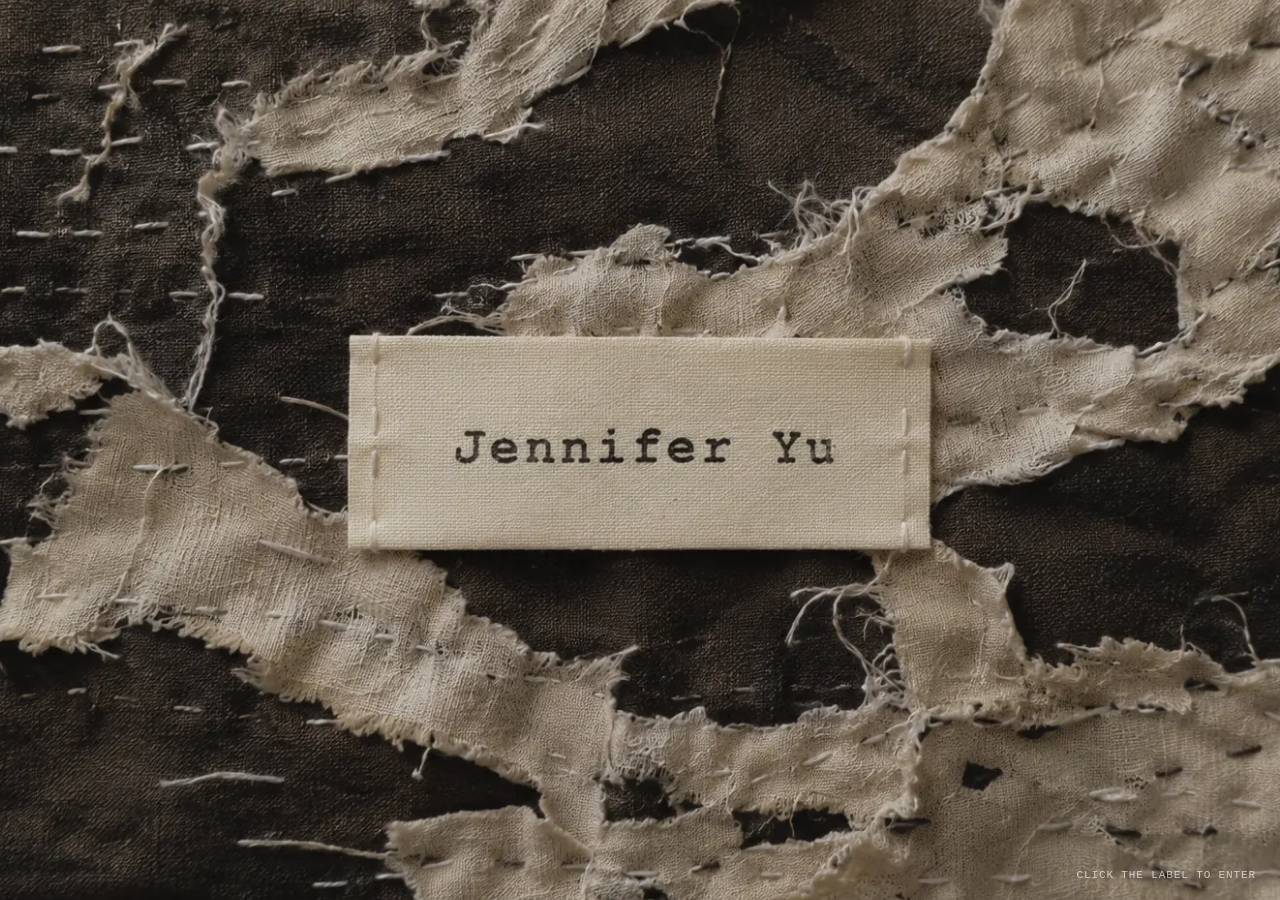
==== commit cc2c683f: "Add files via upload" ====
--- a/index.html
+++ b/index.html
@@ -1,78 +1,23 @@
 <!doctype html>
 <html lang="en">
-  <head>
-    <meta charset="UTF-8" />
-    <meta name="viewport" content="width=device-width, initial-scale=1.0" />
-    <meta name="description" content="Jennifer Yu — Fashion Design and Material Practice" />
-    <title>Jennifer Yu</title>
-    <link rel="preload" href="images/jennifer-yu-cover.webp" as="image" type="image/webp" />
-    <link rel="stylesheet" href="style.css?v=20260730-1" />
-  </head>
-  <body class="locked">
-    <main>
-      <section class="cover" id="cover">
-        <div class="cover-image" aria-hidden="true"></div>
-        <button class="label-button" id="enter-button" type="button" aria-label="Enter Jennifer Yu's portfolio">
-          <span class="visually-hidden">Enter portfolio</span>
-        </button>
-        <p class="cover-hint">Click the label to enter</p>
-      </section>
-
-      <div class="portfolio" id="portfolio">
-        <header class="site-header">
-          <button class="wordmark" id="wordmark" type="button" aria-label="Return to the cover">
-            Jennifer Yu
-          </button>
-        </header>
-
-        <section class="about-page" id="about-page" aria-label="About Jennifer Yu">
-          <nav class="main-menu" aria-label="Portfolio navigation">
-            <button class="stitched-link" type="button" data-page="work">Work</button>
-            <button class="stitched-link" type="button" data-page="contact">Contact</button>
-          </nav>
-
-          <div class="about-layout">
-            <div class="about-copy">
-              <p>
-                <strong>Jennifer</strong> is a <strong>fashion designer</strong> whose practice explores
-                <strong>materiality</strong> through natural dyeing, textile manipulation, knitwear, and print.
-              </p>
-              <p>
-                She will graduate from
-                <a class="institution-link" href="https://www.newschool.edu/parsons/bfa-fashion-design/" target="_blank" rel="noreferrer">
-                  <strong>Parsons School of Design</strong>
-                </a>
-                in 2027 with a BFA in Fashion Design. Her work focuses on
-                <strong>experimental processes</strong> and the relationship between
-                <strong>material, memory, and the body</strong>.
-              </p>
-            </div>
-
-            <figure class="portrait">
-              <img src="images/jennifer-yu-portrait.jpeg" alt="Portrait of Jennifer Yu" />
-            </figure>
-          </div>
-
-          <div class="social-links" aria-label="Social links">
-            <a class="social-link" href="https://www.instagram.com/_jenniferyu_?igsh=MWNzZ3d0NGlrMDB5eA==" target="_blank" rel="noreferrer" aria-label="Jennifer Yu on Instagram">
-              <svg aria-hidden="true" viewBox="0 0 448 512" role="img">
-                <path d="M224.1 141c-63.6 0-114.9 51.3-114.9 114.9s51.3 114.9 114.9 114.9S339 319.5 339 255.9 287.7 141 224.1 141Zm0 189.6c-41.1 0-74.7-33.5-74.7-74.7s33.5-74.7 74.7-74.7 74.7 33.5 74.7 74.7-33.6 74.7-74.7 74.7Zm146.4-194.3c0 14.9-12 26.8-26.8 26.8-14.9 0-26.8-12-26.8-26.8s12-26.8 26.8-26.8 26.8 12 26.8 26.8Zm76.1 27.2c-1.7-35.9-9.9-67.7-36.2-93.9-26.2-26.2-58-34.4-93.9-36.2-37-2.1-147.9-2.1-184.9 0-35.8 1.7-67.6 9.9-93.9 36.1s-34.4 58-36.2 93.9c-2.1 37-2.1 147.9 0 184.9 1.7 35.9 9.9 67.7 36.2 93.9s58 34.4 93.9 36.2c37 2.1 147.9 2.1 184.9 0 35.9-1.7 67.7-9.9 93.9-36.2 26.2-26.2 34.4-58 36.2-93.9 2.1-37 2.1-147.8 0-184.8ZM398.8 388c-7.8 19.6-22.9 34.7-42.6 42.6-29.5 11.7-99.5 9-132.1 9s-102.7 2.6-132.1-9c-19.6-7.8-34.7-22.9-42.6-42.6-11.7-29.5-9-99.5-9-132.1s-2.6-102.7 9-132.1c7.8-19.6 22.9-34.7 42.6-42.6 29.5-11.7 99.5-9 132.1-9s102.7-2.6 132.1 9c19.6 7.8 34.7 22.9 42.6 42.6 11.7 29.5 9 99.5 9 132.1s2.7 102.7-9 132.1Z" />
-              </svg>
-            </a>
-            <a class="social-link" href="https://www.linkedin.com/in/xintong-yu-71784a2b6?utm_source=share_via&amp;utm_content=profile&amp;utm_medium=member_ios" target="_blank" rel="noreferrer" aria-label="Jennifer Yu on LinkedIn">
-              <svg aria-hidden="true" viewBox="0 0 448 512" role="img">
-                <path d="M100.3 448H7.4V148.9h92.9ZM53.8 108.1C24.1 108.1 0 83.5 0 53.8A53.8 53.8 0 0 1 107.6 53.8c0 29.7-24.1 54.3-53.8 54.3ZM447.9 448h-92.7V302.4c0-34.7-.7-79.2-48.3-79.2-48.3 0-55.7 37.7-55.7 76.7V448h-92.8V148.9h89.1v40.8h1.3c12.4-23.5 42.7-48.3 87.9-48.3 94 0 111.3 61.9 111.3 142.3V448Z" />
-              </svg>
-            </a>
-          </div>
-        </section>
-
-        <section class="placeholder-page" id="placeholder-page" aria-live="polite" hidden>
-          <p class="placeholder-title" id="placeholder-title"></p>
-          <p class="placeholder-note">This page will be designed next.</p>
-        </section>
-      </div>
-    </main>
-    <script src="script.js?v=20260730-1"></script>
-  </body>
+<head>
+  <meta charset="UTF-8">
+  <meta name="viewport" content="width=device-width,initial-scale=1">
+  <meta name="description" content="Jennifer Yu — Fashion Design and Material Practice">
+  <title>Jennifer Yu</title>
+  <link rel="preload" href="images/jennifer-yu-cover.webp" as="image" type="image/webp">
+  <link rel="stylesheet" href="style.css?v=20260730-2">
+</head>
+<body class="locked">
+  <main>
+    <section class="cover" id="cover">
+      <div class="cover-image" aria-hidden="true"></div>
+      <button class="label-button" id="enter-button" type="button" aria-label="Enter Jennifer Yu's portfolio">
+        <span class="visually-hidden">Enter portfolio</span>
+      </button>
+      <p class="cover-hint">Click the label to enter</p>
+    </section>
+  </main>
+  <script src="script.js?v=20260730-2"></script>
+</body>
 </html>
--- a/style.css
+++ b/style.css
@@ -69,13 +69,13 @@
     visibility 800ms;
 }
 
-.cover--leaving {
+.cover.leaving {
   opacity: 0;
   visibility: hidden;
   pointer-events: none;
 }
 
-.cover__image {
+.cover-image {
   position: absolute;
   inset: -1px;
   background-image: url("images/jennifer-yu-cover.webp");
@@ -86,8 +86,8 @@
   transition: transform 1.6s cubic-bezier(0.2, 0.7, 0, 1);
 }
 
-.cover:has(.label-button:hover) .cover__image,
-.cover:has(.label-button:focus-visible) .cover__image {
+.cover:has(.label-button:hover) .cover-image,
+.cover:has(.label-button:focus-visible) .cover-image {
   transform: scale(1.025);
 }
 
@@ -108,7 +108,7 @@
   outline-offset: 8px;
 }
 
-.cover__hint {
+.cover-hint {
   position: absolute;
   right: 24px;
   bottom: 19px;
@@ -154,7 +154,7 @@
   mix-blend-mode: multiply;
 }
 
-.portfolio--visible {
+.portfolio.visible {
   opacity: 1;
   transform: none;
   pointer-events: auto;
@@ -379,7 +379,7 @@
 }
 
 @media (max-width: 700px) {
-  .cover__image {
+  .cover-image {
     background-size: auto 100%;
   }
 
@@ -389,7 +389,7 @@
     min-height: 90px;
   }
 
-  .cover__hint {
+  .cover-hint {
     right: 16px;
     bottom: 16px;
     font-size: 9px;
